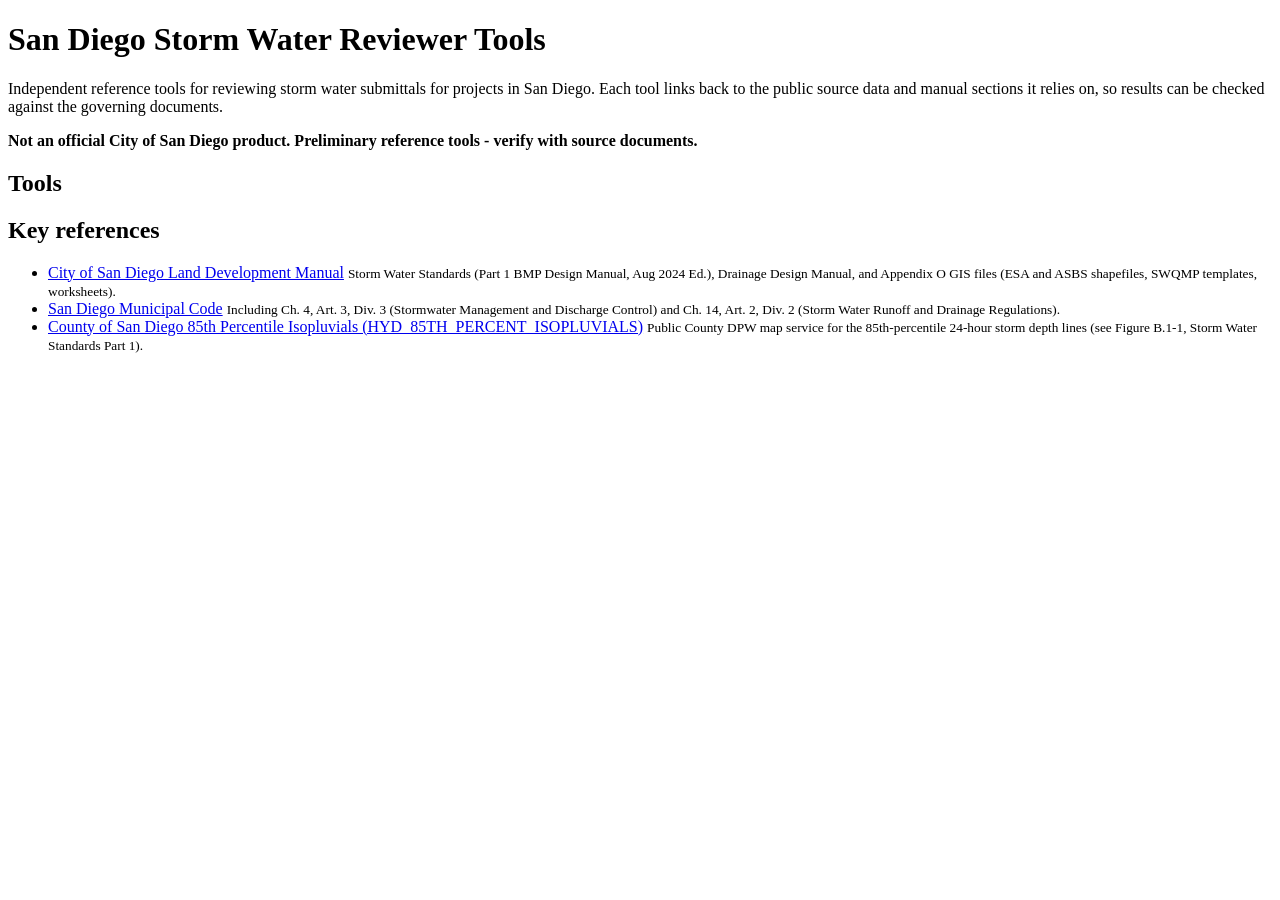
==== index.html @ 76130432 "Add files via upload" ====
<!doctype html>
<html lang="en">
<head>
  <meta charset="utf-8">
  <meta name="viewport" content="width=device-width,initial-scale=1,viewport-fit=cover">
  <title>San Diego Storm Water Reviewer Tools</title>
  <meta name="description" content="Independent reference tools for San Diego storm water plan review. Not an official City of San Diego product.">
  <link rel="icon" type="image/svg+xml" href="data:image/svg+xml,%3Csvg xmlns='http://www.w3.org/2000/svg' viewBox='0 0 32 32'%3E%3Crect width='32' height='32' rx='7' fill='%231f2937'/%3E%3Cpath d='M16 5C12 11 8 15 8 20a8 8 0 0016 0c0-5-4-9-8-15z' fill='%2360a5fa'/%3E%3C/svg%3E">
  <link rel="stylesheet" href="./assets/site.css">
</head>
<body>
  <script src="./assets/tools.js"></script>
  <script src="./assets/site.js" data-current="home"></script>
  <main class="page">
    <h1>San Diego Storm Water Reviewer Tools</h1>
    <p class="lead">Independent reference tools for reviewing storm water submittals for projects in San Diego. Each tool links back to the public source data and manual sections it relies on, so results can be checked against the governing documents.</p>
    <p class="notice"><strong>Not an official City of San Diego product. Preliminary reference tools - verify with source documents.</strong></p>

    <h2>Tools</h2>
    <div class="cards" id="toolCards"></div>
    <noscript><p><a href="./screening-map/">Stormwater Screening Map</a></p></noscript>

    <h2>Key references</h2>
    <ul class="refs-list">
      <li><a href="https://www.sandiego.gov/planning/programs/landdevcode/landdevmanual" target="_blank" rel="noopener">City of San Diego Land Development Manual</a>
        <small>Storm Water Standards (Part 1 BMP Design Manual, Aug 2024 Ed.), Drainage Design Manual, and Appendix O GIS files (ESA and ASBS shapefiles, SWQMP templates, worksheets).</small></li>
      <li><a href="https://www.sandiego.gov/city-clerk/officialdocs/municipal-code" target="_blank" rel="noopener">San Diego Municipal Code</a>
        <small>Including Ch. 4, Art. 3, Div. 3 (Stormwater Management and Discharge Control) and Ch. 14, Art. 2, Div. 2 (Storm Water Runoff and Drainage Regulations).</small></li>
      <li><a href="https://gis-public.sandiegocounty.gov/arcgis/rest/services/sdep_warehouse/HYD_85TH_PERCENT_ISOPLUVIALS/FeatureServer/0" target="_blank" rel="noopener">County of San Diego 85th Percentile Isopluvials (HYD_85TH_PERCENT_ISOPLUVIALS)</a>
        <small>Public County DPW map service for the 85th-percentile 24-hour storm depth lines (see Figure B.1-1, Storm Water Standards Part 1).</small></li>
    </ul>
  </main>
  <script>
    (function () {
      var esc = function (s) { return String(s).replace(/[&<>"']/g, function (c) { return { '&': '&amp;', '<': '&lt;', '>': '&gt;', '"': '&quot;', "'": '&#39;' }[c]; }); };
      document.getElementById('toolCards').innerHTML = window.SW_TOOLS.map(function (t) {
        return '<a class="card-link" href="' + window.SW_ROOT + t.path + '"><h3>' + esc(t.title) + '</h3><p>' + esc(t.summary) + '</p>' +
          (t.tags && t.tags.length ? '<div class="tags">' + t.tags.map(function (g) { return '<span>' + esc(g) + '</span>'; }).join('') + '</div>' : '') + '</a>';
      }).join('');
    })();
  </script>
</body>
</html>
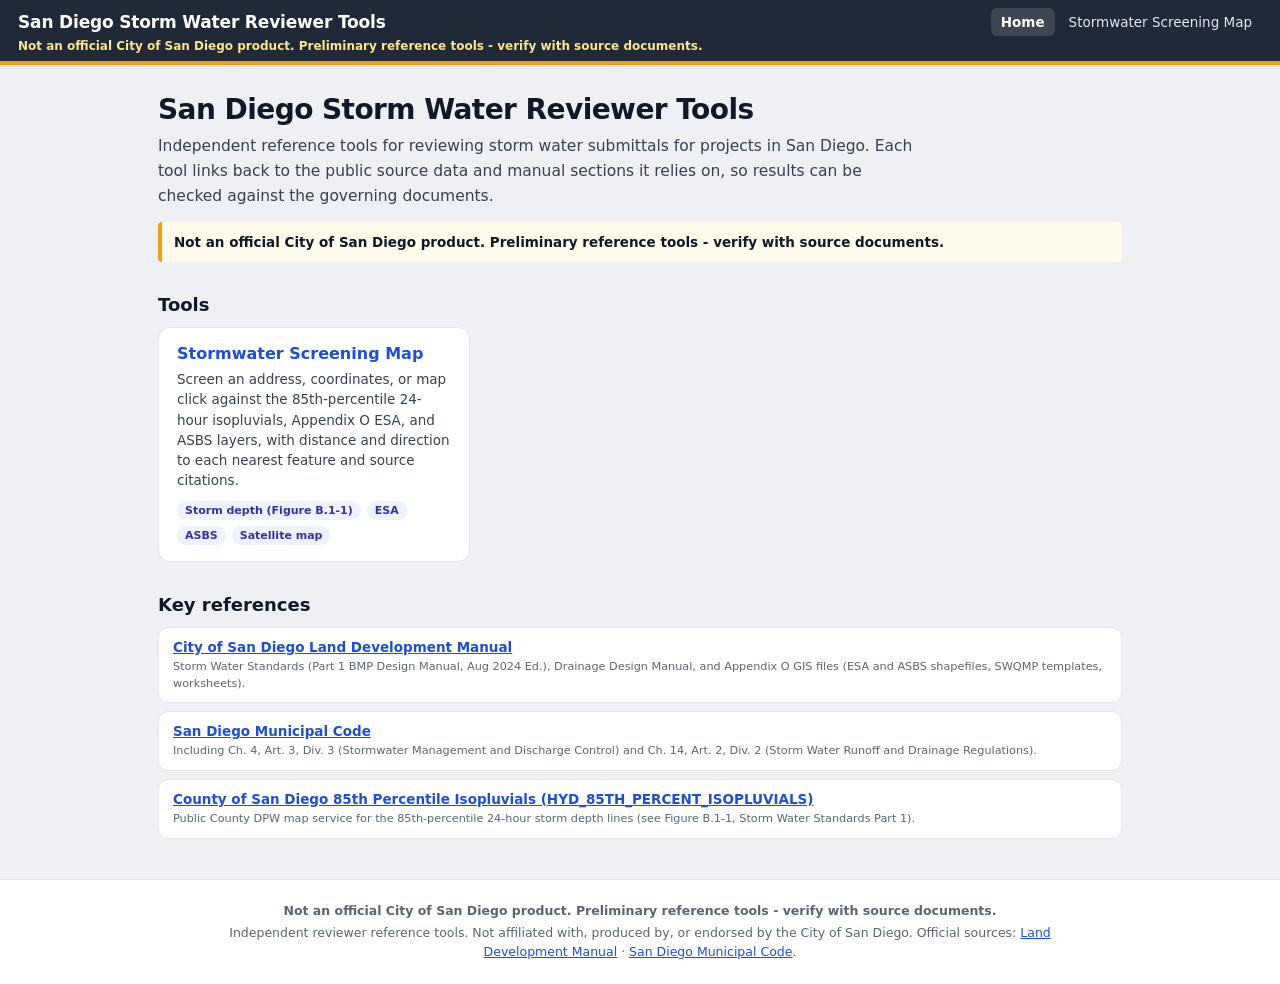
==== commit 87f5479d: "Add manual reference tool: home page + README" ====
--- a/index.html
+++ b/index.html
@@ -18,7 +18,7 @@
 
     <h2>Tools</h2>
     <div class="cards" id="toolCards"></div>
-    <noscript><p><a href="./screening-map/">Stormwater Screening Map</a></p></noscript>
+    <noscript><p><a href="./screening-map/">Stormwater Screening Map</a> &middot; <a href="./manual-reference/">Manual &amp; Code Reference</a></p></noscript>
 
     <h2>Key references</h2>
     <ul class="refs-list">
--- a/assets/site.css
+++ b/assets/site.css
@@ -0,0 +1,41 @@
+/* Shared look for all tools. Tool-specific styles go in the tool's own folder. */
+:root{--ink:#111827;--muted:#5b6472;--line:#e2e5ea;--paper:#f8f9fb;--accent:#1d4ed8;--bar:#1f2937;--bar-accent:#f59e0b}
+*{box-sizing:border-box}
+body{margin:0;font-family:ui-sans-serif,system-ui,-apple-system,"Segoe UI",Roboto,sans-serif;color:var(--ink);background:#eef0f3}
+a{color:var(--accent)}
+.site-header{flex:0 0 auto;background:var(--bar);color:#fff;border-bottom:4px solid var(--bar-accent);padding:8px 18px;position:relative;z-index:1000}
+.site-header-row{display:flex;align-items:center;gap:16px;flex-wrap:wrap}
+.site-title{color:#fff;text-decoration:none;font-weight:750;font-size:17px;letter-spacing:-.01em}
+.site-nav{display:flex;gap:4px;margin-left:auto;flex-wrap:wrap}
+.site-nav a{color:#e5e7eb;text-decoration:none;font-size:13.5px;padding:6px 10px;border-radius:6px}
+.site-nav a:hover{background:#ffffff18;color:#fff}
+.site-nav a[aria-current=page]{background:#ffffff22;color:#fff;font-weight:700}
+.nav-toggle{display:none;margin-left:auto;border:1px solid #6b7280;background:transparent;color:#fff;border-radius:7px;padding:5px 10px;font:inherit;font-size:13px;cursor:pointer}
+.site-disclaimer{margin:3px 0 0;font-size:12px;font-weight:700;color:#fde68a}
+.site-footer{border-top:1px solid var(--line);background:#fff;color:var(--muted);font-size:12.5px;line-height:1.5;padding:18px;text-align:center}
+.site-footer p{margin:4px auto;max-width:860px}
+.page{max-width:1000px;margin:0 auto;padding:28px 18px 40px}
+.page h1{font-size:28px;margin:0 0 8px;letter-spacing:-.02em}
+.page h2{font-size:18px;margin:32px 0 12px}
+.lead{font-size:15.5px;line-height:1.6;color:#374151;margin:0;max-width:760px}
+.notice{border-left:4px solid var(--bar-accent);background:#fffbeb;padding:10px 12px;border-radius:4px;font-size:13.5px;line-height:1.5}
+.cards{display:grid;grid-template-columns:repeat(auto-fill,minmax(280px,1fr));gap:14px}
+.card-link{display:block;background:#fff;border:1px solid var(--line);border-radius:12px;padding:16px 18px;text-decoration:none;color:var(--ink);transition:border-color .15s,box-shadow .15s}
+.card-link:hover,.card-link:focus-visible{border-color:#9db2d8;box-shadow:0 6px 20px #1d4ed81a}
+.card-link h3{margin:0 0 6px;font-size:16px;color:var(--accent)}
+.card-link p{margin:0;font-size:13.5px;line-height:1.5;color:#374151}
+.tags{display:flex;flex-wrap:wrap;gap:6px;margin-top:10px}
+.tags span{font-size:11px;font-weight:700;background:#eef2ff;color:#3730a3;border-radius:999px;padding:3px 8px}
+.refs-list{list-style:none;padding:0;margin:0;display:grid;gap:8px}
+.refs-list li{background:#fff;border:1px solid var(--line);border-radius:10px;padding:10px 14px;font-size:13.5px;line-height:1.45}
+.refs-list a{font-weight:700}
+.refs-list small{display:block;color:var(--muted);margin-top:2px}
+@media (max-width:820px){
+  .site-header{padding:8px 12px}
+  .site-title{font-size:15px}
+  .nav-toggle{display:block}
+  .site-nav{display:none;width:100%;flex-direction:column;margin:4px 0 2px}
+  .site-nav.open{display:flex}
+  .site-disclaimer{font-size:11.5px}
+  .page{padding:20px 14px 32px}.page h1{font-size:23px}
+}
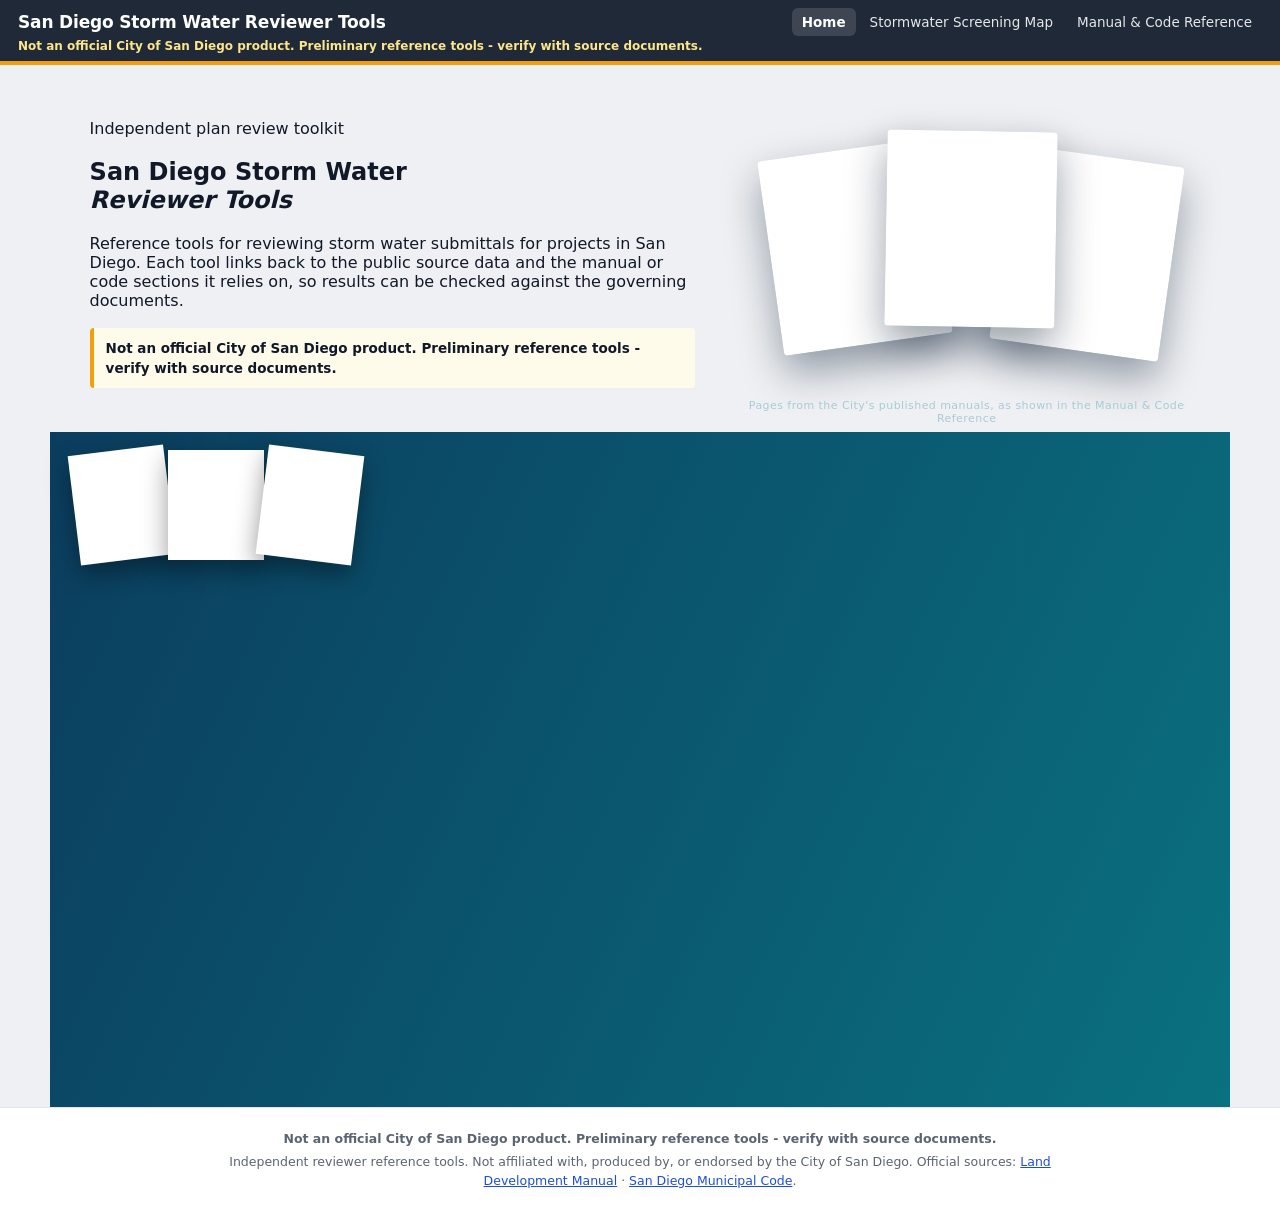
==== commit 36b5d41c: "Redesign: home page" ====
--- a/index.html
+++ b/index.html
@@ -5,18 +5,40 @@
   <meta name="viewport" content="width=device-width,initial-scale=1,viewport-fit=cover">
   <title>San Diego Storm Water Reviewer Tools</title>
   <meta name="description" content="Independent reference tools for San Diego storm water plan review. Not an official City of San Diego product.">
-  <link rel="icon" type="image/svg+xml" href="data:image/svg+xml,%3Csvg xmlns='http://www.w3.org/2000/svg' viewBox='0 0 32 32'%3E%3Crect width='32' height='32' rx='7' fill='%231f2937'/%3E%3Cpath d='M16 5C12 11 8 15 8 20a8 8 0 0016 0c0-5-4-9-8-15z' fill='%2360a5fa'/%3E%3C/svg%3E">
+  <link rel="icon" type="image/svg+xml" href="data:image/svg+xml,%3Csvg xmlns='http://www.w3.org/2000/svg' viewBox='0 0 32 32'%3E%3Crect width='32' height='32' rx='16' fill='%230867a8'/%3E%3Cpath d='M16 6c-3.6 5.2-7 8.6-7 13a7 7 0 0014 0c0-4.4-3.4-7.8-7-13z' fill='%23fff'/%3E%3C/svg%3E">
   <link rel="stylesheet" href="./assets/site.css">
+  <style>
+    .home-hero{padding:54px clamp(20px,7vw,108px) 64px}
+    .home-hero-grid{display:grid;grid-template-columns:1.15fr .85fr;gap:48px;align-items:center;max-width:1180px;margin:0 auto;position:relative;z-index:1}
+    .home-hero .notice{margin-top:18px;max-width:620px}
+    .hero-stack{position:relative;height:270px;margin:0}
+    .hero-stack .pg{position:absolute;width:170px;height:196px;border-radius:4px;background-color:#fff;box-shadow:0 18px 40px #00142a66;border:1px solid #ffffff55}
+    .hero-stack .pg:nth-child(1){left:6%;top:24px;transform:rotate(-8deg)}
+    .hero-stack .pg:nth-child(2){left:32%;top:6px;transform:rotate(1deg);z-index:2}
+    .hero-stack .pg:nth-child(3){left:58%;top:30px;transform:rotate(8deg)}
+    .hero-stack figcaption{position:absolute;bottom:-30px;left:0;right:0;text-align:center;font-size:11px;color:#a9cbd6;letter-spacing:.04em}
+    .home-main{max-width:1180px;margin:-34px auto 0;padding:0 clamp(16px,4vw,40px) 50px;position:relative;z-index:2}
+    .home-main h2{font:400 26px/1.15 var(--serif);margin:40px 0 14px}
+    .home-main .cards{margin-top:0}
+    @media (max-width:820px){.home-hero-grid{grid-template-columns:1fr}.hero-stack{height:225px;max-width:380px}.hero-stack .pg{width:130px;height:150px}.home-main{margin-top:-20px}}
+  </style>
 </head>
 <body>
   <script src="./assets/tools.js"></script>
   <script src="./assets/site.js" data-current="home"></script>
-  <main class="page">
-    <h1>San Diego Storm Water Reviewer Tools</h1>
-    <p class="lead">Independent reference tools for reviewing storm water submittals for projects in San Diego. Each tool links back to the public source data and manual sections it relies on, so results can be checked against the governing documents.</p>
-    <p class="notice"><strong>Not an official City of San Diego product. Preliminary reference tools - verify with source documents.</strong></p>
-
-    <h2>Tools</h2>
+  <script src="./manual-reference/data/thumbs.js"></script>
+  <section class="hero home-hero">
+    <div class="home-hero-grid">
+      <div>
+        <span class="eyebrow-label">Independent plan review toolkit</span>
+        <h1>San Diego Storm Water<br><em>Reviewer Tools</em></h1>
+        <p>Reference tools for reviewing storm water submittals for projects in San Diego. Each tool links back to the public source data and the manual or code sections it relies on, so results can be checked against the governing documents.</p>
+        <p class="notice"><strong>Not an official City of San Diego product. Preliminary reference tools - verify with source documents.</strong></p>
+      </div>
+      <figure class="hero-stack" aria-hidden="true" id="heroStack"><figcaption>Pages from the City's published manuals, as shown in the Manual &amp; Code Reference</figcaption></figure>
+    </div>
+  </section>
+  <main class="home-main">
     <div class="cards" id="toolCards"></div>
     <noscript><p><a href="./screening-map/">Stormwater Screening Map</a> &middot; <a href="./manual-reference/">Manual &amp; Code Reference</a></p></noscript>
 
@@ -33,10 +55,37 @@
   <script>
     (function () {
       var esc = function (s) { return String(s).replace(/[&<>"']/g, function (c) { return { '&': '&amp;', '<': '&lt;', '>': '&gt;', '"': '&quot;', "'": '&#39;' }[c]; }); };
+      var T = window.MR_THUMBS;
+      /* page thumbnail from the pre-rendered sprites (real manual pages, never redrawn) */
+      function thumb(doc, page, w) {
+        if (!T || !T.files[doc]) return '';
+        var i = page - 1, f = T.files[doc][Math.floor(i / T.per)], k = i % T.per, s = w / T.w;
+        return 'background-image:url(' + window.SW_ROOT + 'manual-reference/' + f + ');background-size:' + (T.cols * T.w * s) + 'px auto;background-repeat:no-repeat;background-position:-' + ((k % T.cols) * T.w * s) + 'px -' + (Math.floor(k / T.cols) * T.h * s) + 'px;';
+      }
+      var ART = {
+        'screening-map': '<svg viewBox="0 0 400 150" preserveAspectRatio="xMidYMid slice" aria-hidden="true"><rect width="400" height="150" fill="#d9e8e3"/>' +
+          '<path d="M0 118 C60 96 120 132 190 112 S320 86 400 104 L400 150 L0 150Z" fill="#9fc9d8"/>' +
+          '<g fill="none" stroke="#0867a8" stroke-width="1.6" opacity=".75"><path d="M-10 40 C80 10 150 70 240 38 S360 10 410 30"/><path d="M-10 66 C90 40 170 96 260 64 S370 40 410 58"/><path d="M-10 92 C100 70 180 116 280 90 S380 70 410 84"/></g>' +
+          '<path d="M250 20 L330 34 L344 84 L292 100 L238 70Z" fill="#18a6a5" fill-opacity=".28" stroke="#0b7d7c" stroke-width="1.5" stroke-dasharray="5 3"/>' +
+          '<g transform="translate(176 46)"><path d="M12 0C5 0 0 5 0 12c0 9 12 22 12 22s12-13 12-22C24 5 19 0 12 0z" fill="#b91c1c"/><circle cx="12" cy="12" r="4.5" fill="#fff"/></g>' +
+          '<g font-family="Arial" font-size="10" fill="#0b3a5a"><text x="18" y="34">0.60 in</text><text x="18" y="60">0.55 in</text><text x="18" y="86">0.50 in</text><text x="258" y="60">ESA</text><text x="300" y="138" fill="#fff">ASBS</text></g></svg>',
+        'manual-reference': function () {
+          return '<div style="position:absolute;inset:0;background:linear-gradient(115deg,#0b3d5e,#0a7180)"></div>' +
+            [['sws', 93, -7, 24], ['sws', 103, 0, 118], ['sws', 226, 7, 212]].map(function (p) {
+              return '<span style="position:absolute;top:18px;left:' + p[3] + 'px;width:96px;height:110px;transform:rotate(' + p[2] + 'deg);box-shadow:0 10px 24px #0006;background-color:#fff;' + thumb(p[0], p[1], 96) + '"></span>';
+            }).join('');
+        }
+      };
       document.getElementById('toolCards').innerHTML = window.SW_TOOLS.map(function (t) {
-        return '<a class="card-link" href="' + window.SW_ROOT + t.path + '"><h3>' + esc(t.title) + '</h3><p>' + esc(t.summary) + '</p>' +
-          (t.tags && t.tags.length ? '<div class="tags">' + t.tags.map(function (g) { return '<span>' + esc(g) + '</span>'; }).join('') + '</div>' : '') + '</a>';
+        var art = ART[t.id]; art = typeof art === 'function' ? art() : (art || '');
+        return '<a class="card-link" href="' + window.SW_ROOT + t.path + '">' + (art ? '<div class="card-art">' + art + '</div>' : '') +
+          '<div class="card-body"><h3>' + esc(t.title) + '</h3><p>' + esc(t.summary) + '</p>' +
+          (t.tags && t.tags.length ? '<div class="tags">' + t.tags.map(function (g) { return '<span>' + esc(g) + '</span>'; }).join('') + '</div>' : '') +
+          '<div class="card-go">OPEN TOOL &rsaquo;</div></div></a>';
       }).join('');
+      document.getElementById('heroStack').insertAdjacentHTML('afterbegin', [['sws', 93], ['sws', 104], ['ddm', 83]].map(function (p) {
+        return '<span class="pg" style="' + thumb(p[0], p[1], window.innerWidth < 820 ? 130 : 170) + '"></span>';
+      }).join(''));
     })();
   </script>
 </body>
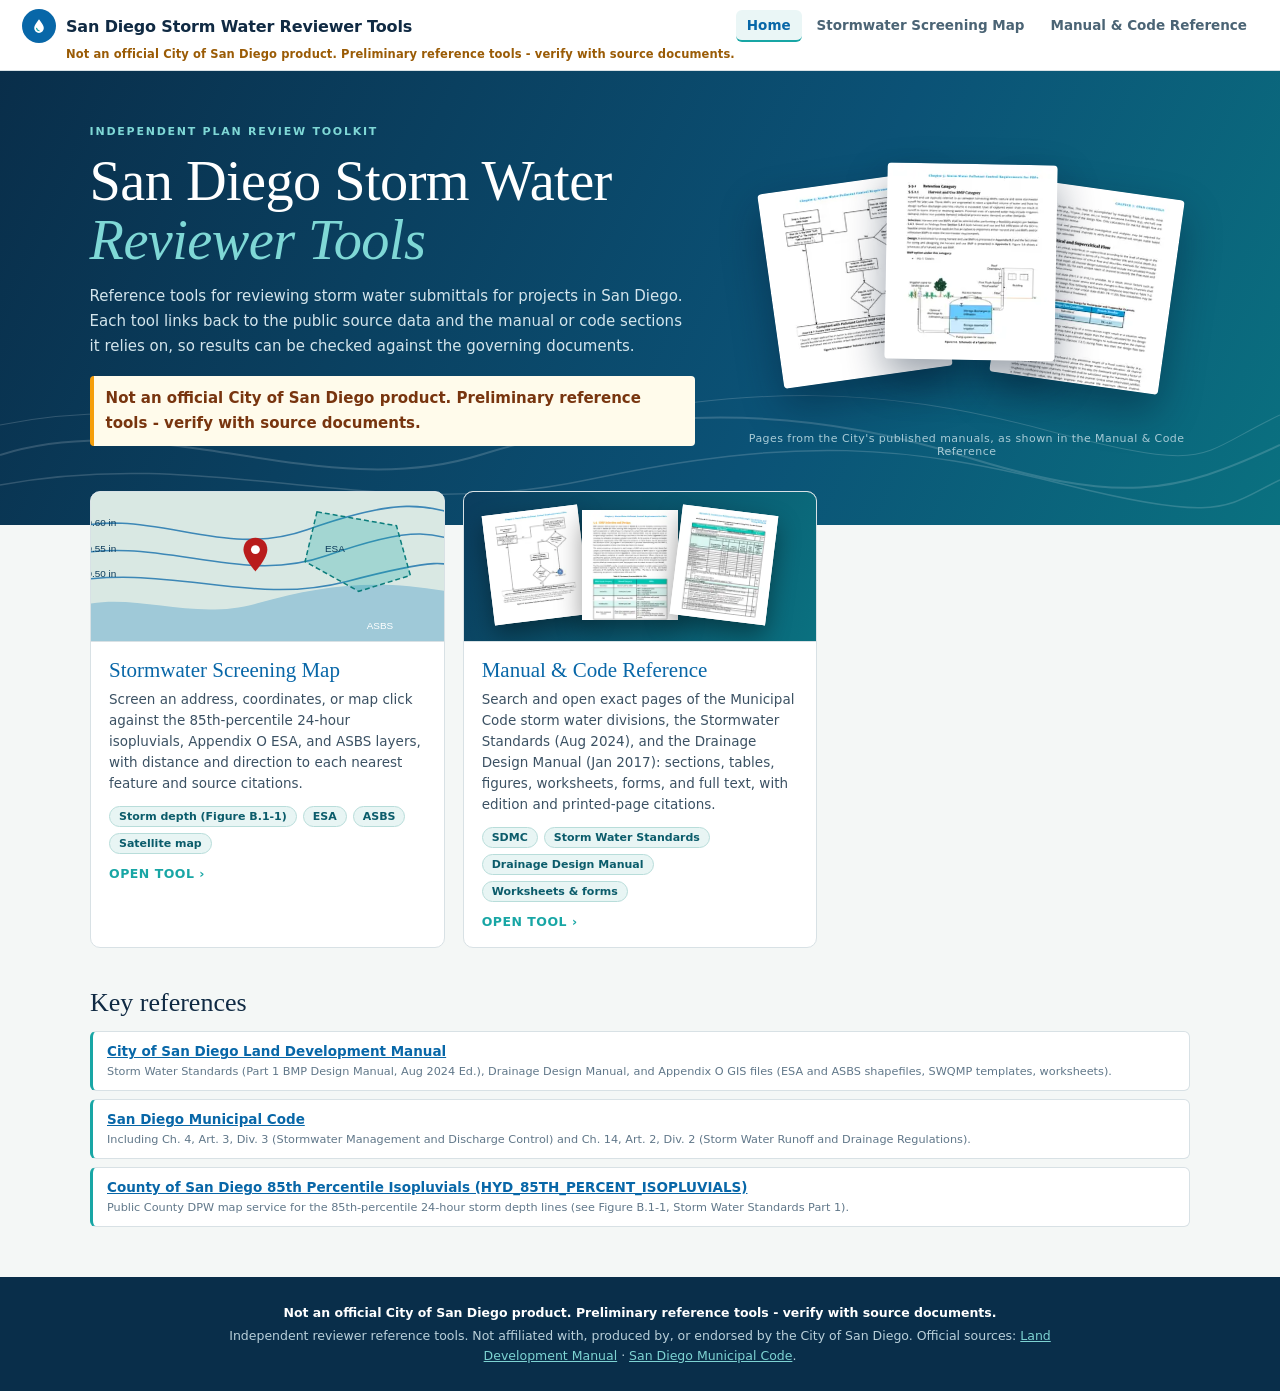
==== commit 5da690e1: "Add BMP sizing tool: home page" ====
--- a/index.html
+++ b/index.html
@@ -40,7 +40,7 @@
   </section>
   <main class="home-main">
     <div class="cards" id="toolCards"></div>
-    <noscript><p><a href="./screening-map/">Stormwater Screening Map</a> &middot; <a href="./manual-reference/">Manual &amp; Code Reference</a></p></noscript>
+    <noscript><p><a href="./screening-map/">Stormwater Screening Map</a> &middot; <a href="./manual-reference/">Manual &amp; Code Reference</a> &middot; <a href="./bmp-sizing/">BMP Sizing Calculator</a></p></noscript>
 
     <h2>Key references</h2>
     <ul class="refs-list">
@@ -74,6 +74,15 @@
             [['sws', 93, -7, 24], ['sws', 103, 0, 118], ['sws', 226, 7, 212]].map(function (p) {
               return '<span style="position:absolute;top:18px;left:' + p[3] + 'px;width:96px;height:110px;transform:rotate(' + p[2] + 'deg);box-shadow:0 10px 24px #0006;background-color:#fff;' + thumb(p[0], p[1], 96) + '"></span>';
             }).join('');
+        },
+        'bmp-sizing': function () {
+          return '<div style="position:absolute;inset:0;background:linear-gradient(115deg,#092e4a,#0b5276 60%,#0a7180)"></div>' +
+            [['sws', 218, -6, 20], ['sws', 222, 2, 104], ['sws', 230, 8, 188]].map(function (p) {
+              return '<span style="position:absolute;top:16px;left:' + p[3] + 'px;width:92px;height:106px;transform:rotate(' + p[2] + 'deg);box-shadow:0 10px 24px #0006;background-color:#fff;' + thumb(p[0], p[1], 92) + '"></span>';
+            }).join('') +
+            '<span style="position:absolute;right:14px;bottom:14px;display:flex;flex-direction:column;gap:6px;align-items:flex-end;font:800 11px/1 Arial,sans-serif;letter-spacing:.08em">' +
+            '<span style="background:#15803d;color:#fff;border-radius:999px;padding:5px 10px">&#10003; YES</span><span style="background:#b91c1c;color:#fff;border-radius:999px;padding:5px 10px">&#10007; NO</span>' +
+            '<span style="background:#fff;color:#0b5c6b;border-radius:5px;padding:5px 8px;font-family:Georgia,serif;font-weight:400;letter-spacing:0;font-size:12px">DCV = 3630 &times; C &times; d &times; A</span></span>';
         }
       };
       document.getElementById('toolCards').innerHTML = window.SW_TOOLS.map(function (t) {
--- a/assets/site.css
+++ b/assets/site.css
@@ -1,41 +1,57 @@
-/* Shared look for all tools. Tool-specific styles go in the tool's own folder. */
-:root{--ink:#111827;--muted:#5b6472;--line:#e2e5ea;--paper:#f8f9fb;--accent:#1d4ed8;--bar:#1f2937;--bar-accent:#f59e0b}
+/* Shared look for all tools (navy / teal reviewer palette). Tool-specific styles go in the tool's own folder. */
+:root{--ink:#102a43;--muted:#607789;--line:#d8e1e5;--paper:#f4f7f6;--accent:#0867a8;--aqua:#18a6a5;--navy:#092e4a;--bar:#092e4a;--bar-accent:#18a6a5;--serif:Georgia,"Times New Roman",serif}
 *{box-sizing:border-box}
-body{margin:0;font-family:ui-sans-serif,system-ui,-apple-system,"Segoe UI",Roboto,sans-serif;color:var(--ink);background:#eef0f3}
+body{margin:0;font-family:ui-sans-serif,system-ui,-apple-system,"Segoe UI",Roboto,sans-serif;color:var(--ink);background:var(--paper)}
 a{color:var(--accent)}
-.site-header{flex:0 0 auto;background:var(--bar);color:#fff;border-bottom:4px solid var(--bar-accent);padding:8px 18px;position:relative;z-index:1000}
+.site-header{flex:0 0 auto;background:#fff;color:var(--ink);border-bottom:1px solid var(--line);padding:9px 22px;position:relative;z-index:1000}
 .site-header-row{display:flex;align-items:center;gap:16px;flex-wrap:wrap}
-.site-title{color:#fff;text-decoration:none;font-weight:750;font-size:17px;letter-spacing:-.01em}
+.site-title{display:flex;align-items:center;gap:10px;color:var(--ink);text-decoration:none;font-weight:750;font-size:16px;letter-spacing:-.01em}
+.site-title::before{content:"";flex:0 0 auto;width:34px;height:34px;border-radius:50%;background:var(--accent) url("data:image/svg+xml,%3Csvg xmlns='http://www.w3.org/2000/svg' viewBox='0 0 32 32'%3E%3Cpath d='M16 6c-3.6 5.2-7 8.6-7 13a7 7 0 0014 0c0-4.4-3.4-7.8-7-13z' fill='%23fff'/%3E%3Cpath d='M12.5 19.5c.4 2 1.8 3.2 3.6 3.4' stroke='%2318a6a5' stroke-width='1.8' fill='none' stroke-linecap='round'/%3E%3C/svg%3E") center/22px no-repeat}
 .site-nav{display:flex;gap:4px;margin-left:auto;flex-wrap:wrap}
-.site-nav a{color:#e5e7eb;text-decoration:none;font-size:13.5px;padding:6px 10px;border-radius:6px}
-.site-nav a:hover{background:#ffffff18;color:#fff}
-.site-nav a[aria-current=page]{background:#ffffff22;color:#fff;font-weight:700}
-.nav-toggle{display:none;margin-left:auto;border:1px solid #6b7280;background:transparent;color:#fff;border-radius:7px;padding:5px 10px;font:inherit;font-size:13px;cursor:pointer}
-.site-disclaimer{margin:3px 0 0;font-size:12px;font-weight:700;color:#fde68a}
-.site-footer{border-top:1px solid var(--line);background:#fff;color:var(--muted);font-size:12.5px;line-height:1.5;padding:18px;text-align:center}
-.site-footer p{margin:4px auto;max-width:860px}
-.page{max-width:1000px;margin:0 auto;padding:28px 18px 40px}
-.page h1{font-size:28px;margin:0 0 8px;letter-spacing:-.02em}
-.page h2{font-size:18px;margin:32px 0 12px}
-.lead{font-size:15.5px;line-height:1.6;color:#374151;margin:0;max-width:760px}
-.notice{border-left:4px solid var(--bar-accent);background:#fffbeb;padding:10px 12px;border-radius:4px;font-size:13.5px;line-height:1.5}
-.cards{display:grid;grid-template-columns:repeat(auto-fill,minmax(280px,1fr));gap:14px}
-.card-link{display:block;background:#fff;border:1px solid var(--line);border-radius:12px;padding:16px 18px;text-decoration:none;color:var(--ink);transition:border-color .15s,box-shadow .15s}
-.card-link:hover,.card-link:focus-visible{border-color:#9db2d8;box-shadow:0 6px 20px #1d4ed81a}
-.card-link h3{margin:0 0 6px;font-size:16px;color:var(--accent)}
-.card-link p{margin:0;font-size:13.5px;line-height:1.5;color:#374151}
-.tags{display:flex;flex-wrap:wrap;gap:6px;margin-top:10px}
-.tags span{font-size:11px;font-weight:700;background:#eef2ff;color:#3730a3;border-radius:999px;padding:3px 8px}
+.site-nav a{color:#4b6475;text-decoration:none;font-size:13.5px;font-weight:600;padding:7px 11px;border-radius:6px;border-bottom:2px solid transparent}
+.site-nav a:hover{background:#eef5f6;color:var(--ink)}
+.site-nav a[aria-current=page]{color:var(--accent);background:#eaf6f6;border-bottom-color:var(--aqua)}
+.nav-toggle{display:none;margin-left:auto;border:1px solid #b7c7cf;background:#fff;color:var(--ink);border-radius:7px;padding:5px 10px;font:inherit;font-size:13px;cursor:pointer}
+.site-disclaimer{margin:4px 0 0 44px;font-size:11.5px;font-weight:700;color:#9a5b05;letter-spacing:.01em}
+.site-footer{background:var(--navy);color:#b9d0da;font-size:12.5px;line-height:1.55;padding:22px 18px;text-align:center}
+.site-footer a{color:#7dd3d2}
+.site-footer strong{color:#fff}
+.site-footer p{margin:4px auto;max-width:900px}
+.page{max-width:1100px;margin:0 auto;padding:28px 18px 44px}
+.page h1{font:400 34px/1.1 var(--serif);margin:0 0 10px}
+.page h2{font:400 26px/1.15 var(--serif);margin:36px 0 14px}
+.lead{font-size:15.5px;line-height:1.6;color:#3b5163;margin:0;max-width:760px}
+.notice{border-left:4px solid #f59e0b;background:#fffbeb;padding:10px 12px;border-radius:4px;font-size:13.5px;line-height:1.5}
+.eyebrow-label{display:block;font-size:11px;font-weight:800;letter-spacing:.16em;text-transform:uppercase;color:var(--aqua)}
+/* hero used by the home page and tools */
+.hero{position:relative;overflow:hidden;color:#fff;background:linear-gradient(115deg,#092e4a,#0b5276 62%,#0a7180)}
+.hero::after{content:"";position:absolute;inset:auto 0 0 0;height:140px;opacity:.16;pointer-events:none;background:url("data:image/svg+xml,%3Csvg xmlns='http://www.w3.org/2000/svg' viewBox='0 0 1200 140' preserveAspectRatio='none'%3E%3Cpath d='M0 70 C150 20 300 120 450 70 S750 20 900 70 1100 110 1200 60' stroke='%23fff' stroke-width='2' fill='none'/%3E%3Cpath d='M0 100 C200 60 350 140 550 95 S850 60 1000 100 1150 120 1200 95' stroke='%23fff' stroke-width='1.5' fill='none'/%3E%3Cpath d='M0 40 C180 0 330 80 520 40 S820 0 980 45 1120 70 1200 30' stroke='%23fff' stroke-width='1' fill='none'/%3E%3C/svg%3E") bottom/100% 100% no-repeat}
+.hero .eyebrow-label{color:#7fd8d6}
+.hero h1{font:400 clamp(36px,4.4vw,58px)/1.04 var(--serif);margin:14px 0;letter-spacing:-.01em}
+.hero h1 em{color:#7fd8d6}
+.hero p{color:#d3e5ec;font-size:15px;line-height:1.65;max-width:620px}
+.hero .notice{color:#78350f}
+.cards{display:grid;grid-template-columns:repeat(auto-fill,minmax(300px,1fr));gap:18px}
+.card-link{display:flex;flex-direction:column;background:#fff;border:1px solid var(--line);border-radius:10px;overflow:hidden;text-decoration:none;color:var(--ink);transition:border-color .15s,box-shadow .15s,transform .15s}
+.card-link:hover,.card-link:focus-visible{border-color:var(--aqua);box-shadow:0 12px 30px #173b4b1f;transform:translateY(-2px)}
+.card-art{height:150px;background:#e6eef1;border-bottom:1px solid var(--line);position:relative;overflow:hidden}
+.card-art svg{display:block;width:100%;height:100%}
+.card-body{padding:16px 18px 18px}
+.card-link h3{margin:0 0 6px;font:400 21px/1.2 var(--serif);color:var(--accent)}
+.card-link p{margin:0;font-size:13.5px;line-height:1.55;color:#3b5163}
+.card-go{margin-top:12px;font-size:12.5px;font-weight:800;color:var(--aqua);letter-spacing:.04em}
+.tags{display:flex;flex-wrap:wrap;gap:6px;margin-top:12px}
+.tags span{font-size:11px;font-weight:700;background:#e8f5f4;color:#0b5c6b;border:1px solid #b8ddda;border-radius:999px;padding:3px 9px}
 .refs-list{list-style:none;padding:0;margin:0;display:grid;gap:8px}
-.refs-list li{background:#fff;border:1px solid var(--line);border-radius:10px;padding:10px 14px;font-size:13.5px;line-height:1.45}
+.refs-list li{background:#fff;border:1px solid var(--line);border-left:3px solid var(--aqua);border-radius:6px;padding:10px 14px;font-size:13.5px;line-height:1.45}
 .refs-list a{font-weight:700}
 .refs-list small{display:block;color:var(--muted);margin-top:2px}
 @media (max-width:820px){
   .site-header{padding:8px 12px}
-  .site-title{font-size:15px}
+  .site-title{font-size:14.5px}
   .nav-toggle{display:block}
   .site-nav{display:none;width:100%;flex-direction:column;margin:4px 0 2px}
   .site-nav.open{display:flex}
-  .site-disclaimer{font-size:11.5px}
-  .page{padding:20px 14px 32px}.page h1{font-size:23px}
+  .site-disclaimer{font-size:11px;margin-left:0}
+  .page{padding:20px 14px 32px}.page h1{font-size:28px}
 }
